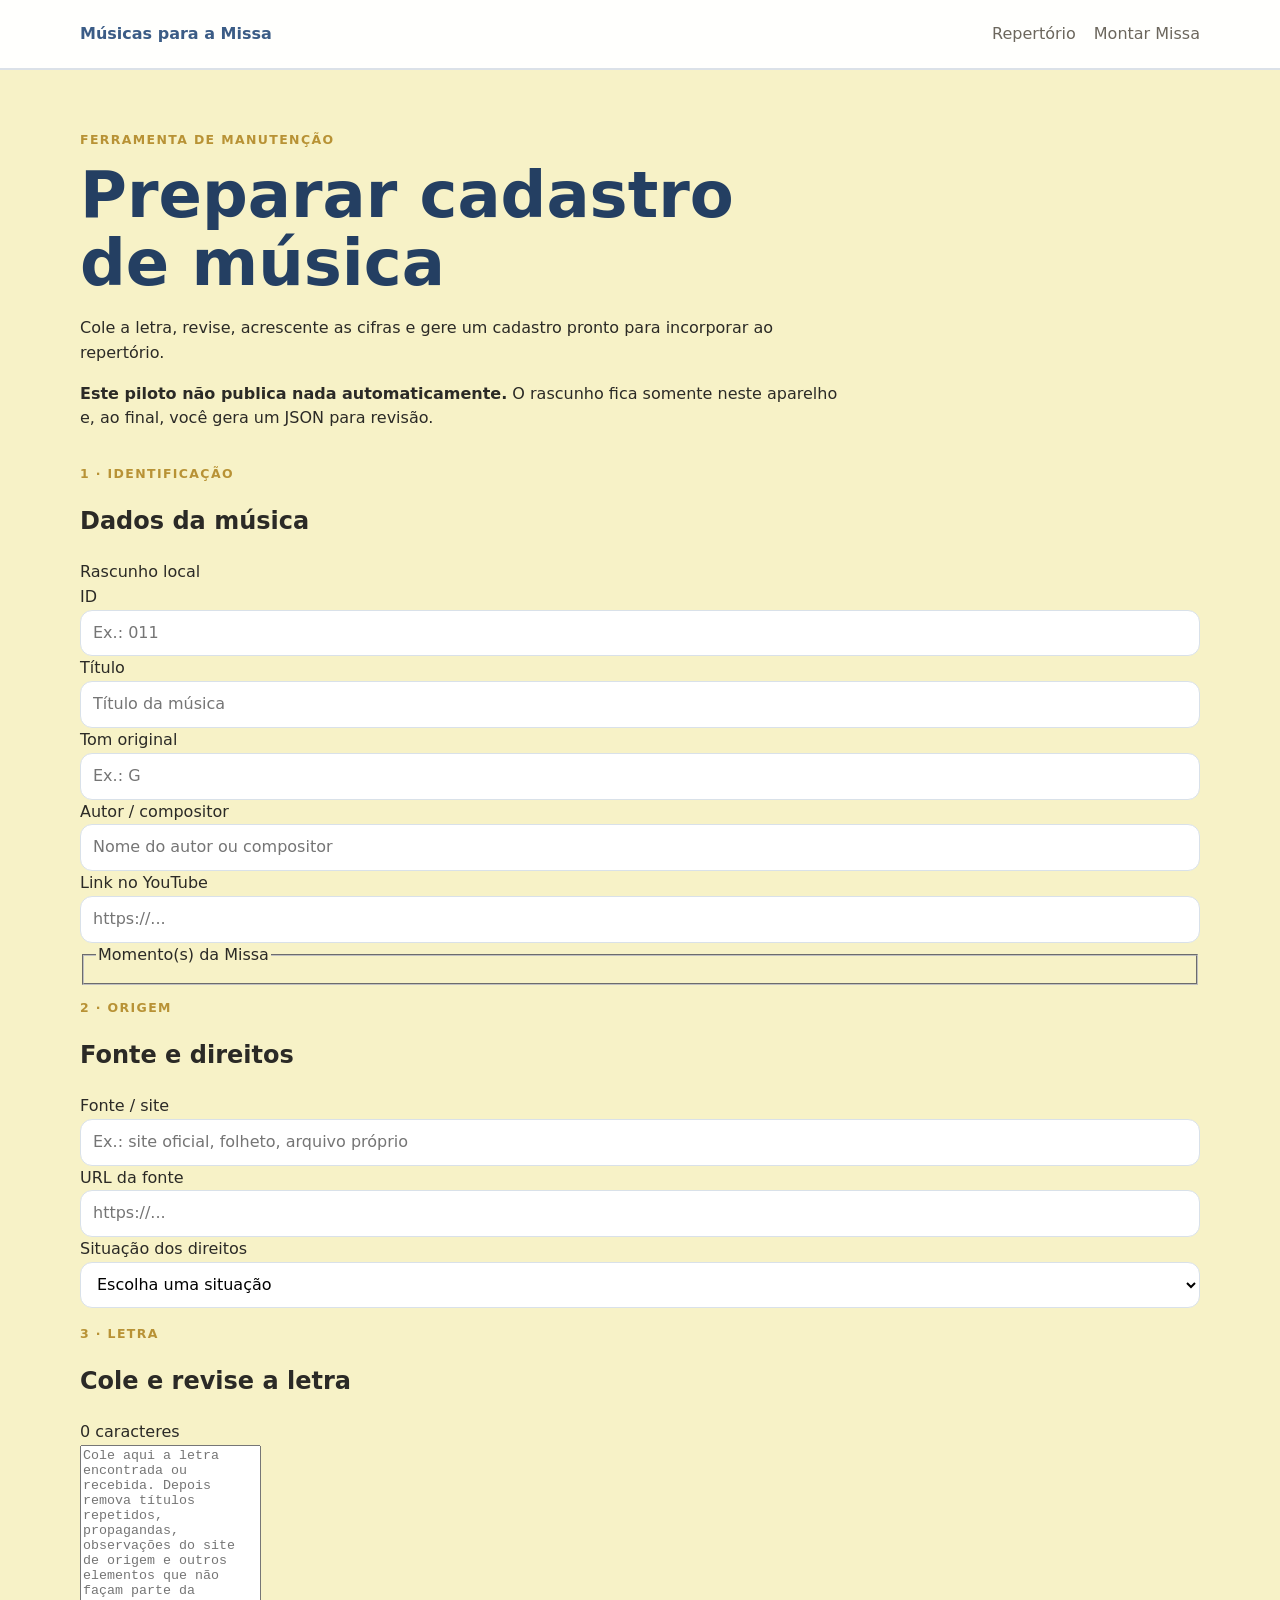
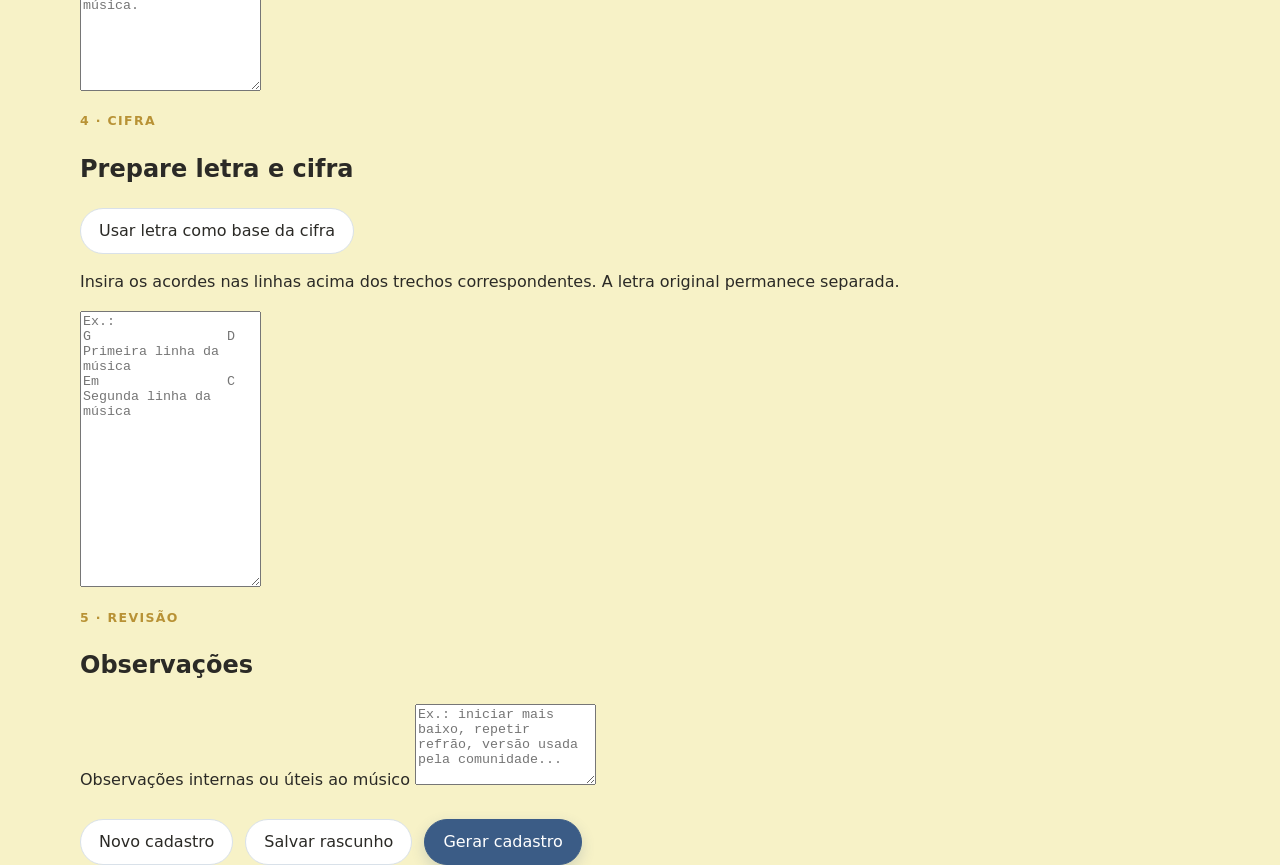
==== cadastro-musica.html @ 23756a57 "feat: criar piloto local de cadastro de musica" ====
<!DOCTYPE html>
<html lang="pt-BR">
<head>
  <meta charset="UTF-8">
  <meta name="viewport" content="width=device-width, initial-scale=1.0">
  <meta name="theme-color" content="#243F62">
  <meta name="description" content="Ferramenta local para preparar cadastros de músicas do repertório.">
  <link rel="manifest" href="manifest.webmanifest">
  <link rel="icon" href="assets/img/icone-app.svg" type="image/svg+xml">
  <title>Cadastro de música — Músicas para a Missa</title>
  <link rel="stylesheet" href="assets/css/style.css">
  <link rel="stylesheet" href="assets/css/tema.css">
  <link rel="stylesheet" href="assets/css/cadastro-musica.css">
</head>
<body>
  <header class="topo">
    <div class="container">
      <a class="marca" href="index.html">Músicas para a Missa</a>
      <nav>
        <a href="repertorio.html">Repertório</a>
        <a href="montar-missa.html">Montar Missa</a>
      </nav>
    </div>
  </header>

  <main class="container cadastro-musica-container">
    <section class="cabecalho-pagina compacto">
      <p class="sobrelinha">Ferramenta de manutenção</p>
      <h1>Preparar cadastro de música</h1>
      <p>Cole a letra, revise, acrescente as cifras e gere um cadastro pronto para incorporar ao repertório.</p>
      <div class="aviso-cadastro" role="note">
        <strong>Este piloto não publica nada automaticamente.</strong>
        <span>O rascunho fica somente neste aparelho e, ao final, você gera um JSON para revisão.</span>
      </div>
    </section>

    <form id="formCadastroMusica" class="cadastro-musica-form" novalidate>
      <section class="cadastro-painel" aria-labelledby="tituloIdentificacaoMusica">
        <div class="cadastro-painel-cabecalho">
          <div>
            <p class="sobrelinha">1 · Identificação</p>
            <h2 id="tituloIdentificacaoMusica">Dados da música</h2>
          </div>
          <span id="statusRascunho" class="cadastro-status" role="status" aria-live="polite">Rascunho local</span>
        </div>

        <div class="cadastro-grade tres-colunas">
          <label>
            <span>ID</span>
            <input id="musicaId" name="id" type="text" inputmode="numeric" maxlength="20" placeholder="Ex.: 011" required>
          </label>

          <label class="campo-largo">
            <span>Título</span>
            <input id="musicaTitulo" name="titulo" type="text" maxlength="120" placeholder="Título da música" required>
          </label>

          <label>
            <span>Tom original</span>
            <input id="musicaTom" name="tom" type="text" maxlength="12" placeholder="Ex.: G">
          </label>
        </div>

        <div class="cadastro-grade duas-colunas">
          <label>
            <span>Autor / compositor</span>
            <input id="musicaAutor" name="autor" type="text" maxlength="160" placeholder="Nome do autor ou compositor">
          </label>

          <label>
            <span>Link no YouTube</span>
            <input id="musicaYoutube" name="youtube" type="url" maxlength="500" placeholder="https://...">
          </label>
        </div>

        <fieldset class="cadastro-momentos">
          <legend>Momento(s) da Missa</legend>
          <div id="momentosCadastro" class="cadastro-momentos-grade"></div>
        </fieldset>
      </section>

      <section class="cadastro-painel" aria-labelledby="tituloFonteDireitos">
        <div class="cadastro-painel-cabecalho">
          <div>
            <p class="sobrelinha">2 · Origem</p>
            <h2 id="tituloFonteDireitos">Fonte e direitos</h2>
          </div>
        </div>

        <div class="cadastro-grade duas-colunas">
          <label>
            <span>Fonte / site</span>
            <input id="musicaFonte" name="fonte" type="text" maxlength="200" placeholder="Ex.: site oficial, folheto, arquivo próprio">
          </label>

          <label>
            <span>URL da fonte</span>
            <input id="musicaFonteUrl" name="fonteUrl" type="url" maxlength="500" placeholder="https://...">
          </label>
        </div>

        <label>
          <span>Situação dos direitos</span>
          <select id="musicaDireitos" name="direitos" required>
            <option value="">Escolha uma situação</option>
            <option value="proprio-autorizado">Conteúdo próprio ou autorizado</option>
            <option value="dominio-publico">Domínio público</option>
            <option value="verificar-autorizacao">Autorização a verificar</option>
            <option value="somente-link">Somente link — não republicar letra/cifra</option>
          </select>
        </label>

        <p id="avisoDireitos" class="cadastro-ajuda" aria-live="polite"></p>
      </section>

      <section class="cadastro-painel" aria-labelledby="tituloLetra">
        <div class="cadastro-painel-cabecalho">
          <div>
            <p class="sobrelinha">3 · Letra</p>
            <h2 id="tituloLetra">Cole e revise a letra</h2>
          </div>
          <span id="contadorLetra" class="cadastro-status">0 caracteres</span>
        </div>

        <label>
          <span class="sr-only">Letra da música</span>
          <textarea id="musicaLetra" name="letra" rows="16" placeholder="Cole aqui a letra encontrada ou recebida. Depois remova títulos repetidos, propagandas, observações do site de origem e outros elementos que não façam parte da música."></textarea>
        </label>
      </section>

      <section class="cadastro-painel" aria-labelledby="tituloCifra">
        <div class="cadastro-painel-cabecalho">
          <div>
            <p class="sobrelinha">4 · Cifra</p>
            <h2 id="tituloCifra">Prepare letra e cifra</h2>
          </div>
          <button id="usarLetraNaCifra" class="botao" type="button">Usar letra como base da cifra</button>
        </div>

        <p class="cadastro-ajuda">Insira os acordes nas linhas acima dos trechos correspondentes. A letra original permanece separada.</p>
        <label>
          <span class="sr-only">Letra com cifra</span>
          <textarea id="musicaCifra" name="cifra" rows="18" class="editor-cifra" spellcheck="false" placeholder="Ex.:&#10;G                 D&#10;Primeira linha da música&#10;Em                C&#10;Segunda linha da música"></textarea>
        </label>
      </section>

      <section class="cadastro-painel" aria-labelledby="tituloObservacoes">
        <div class="cadastro-painel-cabecalho">
          <div>
            <p class="sobrelinha">5 · Revisão</p>
            <h2 id="tituloObservacoes">Observações</h2>
          </div>
        </div>

        <label>
          <span>Observações internas ou úteis ao músico</span>
          <textarea id="musicaObservacoes" name="observacoes" rows="5" maxlength="1000" placeholder="Ex.: iniciar mais baixo, repetir refrão, versão usada pela comunidade..."></textarea>
        </label>
      </section>

      <div class="barra-acoes cadastro-acoes-principais">
        <button id="novoCadastro" class="botao" type="button">Novo cadastro</button>
        <button id="salvarRascunho" class="botao" type="button">Salvar rascunho</button>
        <button id="gerarCadastro" class="botao primario" type="button">Gerar cadastro</button>
      </div>
    </form>

    <section id="resultadoCadastro" class="cadastro-painel resultado-cadastro" aria-labelledby="tituloResultadoCadastro" hidden>
      <div class="cadastro-painel-cabecalho">
        <div>
          <p class="sobrelinha">Resultado</p>
          <h2 id="tituloResultadoCadastro">Cadastro pronto para revisão</h2>
        </div>
      </div>

      <div id="resumoValidacao" class="aviso-cadastro" role="status" aria-live="polite"></div>
      <pre id="saidaJson" class="saida-json" tabindex="0"></pre>

      <div class="barra-acoes">
        <button id="copiarJson" class="botao primario" type="button">Copiar JSON</button>
        <button id="baixarJson" class="botao" type="button">Baixar .json</button>
      </div>
      <p id="statusSaida" class="cadastro-ajuda" role="status" aria-live="polite"></p>
    </section>
  </main>

  <script src="assets/js/site.js"></script>
  <script src="assets/js/cadastro-musica.js"></script>
</body>
</html>
---- assets/css/style.css ----
* { box-sizing: border-box; }

:root {
  --fundo: #f7f5f0;
  --superficie: #ffffff;
  --texto: #202020;
  --texto-suave: #666;
  --borda: #ddd8cf;
  --destaque: #633a2c;
  --destaque-escuro: #48271d;
  --raio: 16px;
  --sombra: 0 8px 24px rgba(0,0,0,.06);
}

body {
  margin: 0;
  font-family: system-ui, -apple-system, BlinkMacSystemFont, "Segoe UI", sans-serif;
  background: var(--fundo);
  color: var(--texto);
  line-height: 1.55;
}

a { color: inherit; }
button, input, select { font: inherit; }

.container {
  width: min(1120px, calc(100% - 32px));
  margin: 0 auto;
}

.topo {
  background: rgba(255,255,255,.94);
  border-bottom: 1px solid var(--borda);
  position: sticky;
  top: 0;
  z-index: 10;
}

.topo .container {
  min-height: 68px;
  display: flex;
  align-items: center;
  justify-content: space-between;
  gap: 24px;
}

.marca {
  font-weight: 800;
  text-decoration: none;
}

nav {
  display: flex;
  gap: 18px;
  flex-wrap: wrap;
}

nav a {
  text-decoration: none;
  color: var(--texto-suave);
}

nav a:hover, nav a.ativo { color: var(--destaque); }

.hero {
  padding: 80px 0 56px;
  max-width: 800px;
}

.hero h1,
.cabecalho-pagina h1 {
  font-size: clamp(2rem, 5vw, 4rem);
  line-height: 1.06;
  margin: 8px 0 18px;
}

.hero p {
  font-size: 1.15rem;
  max-width: 720px;
}

.sobrelinha {
  text-transform: uppercase;
  letter-spacing: .11em;
  font-size: .78rem;
  font-weight: 800;
  color: var(--destaque);
}

.acoes, .barra-acoes {
  display: flex;
  gap: 12px;
  flex-wrap: wrap;
  margin-top: 26px;
}

.botao {
  display: inline-flex;
  align-items: center;
  justify-content: center;
  min-height: 44px;
  padding: 10px 18px;
  border: 1px solid var(--borda);
  border-radius: 999px;
  background: var(--superficie);
  text-decoration: none;
  cursor: pointer;
  color: var(--texto);
}

.botao:hover { border-color: var(--destaque); }

.botao.primario {
  background: var(--destaque);
  color: #fff;
  border-color: var(--destaque);
}

.botao.primario:hover { background: var(--destaque-escuro); }

.grade-categorias,
.grade-musicas {
  display: grid;
  grid-template-columns: repeat(auto-fit, minmax(220px, 1fr));
  gap: 16px;
}

.categoria,
.card-musica,
.momento-card,
.musica-detalhe,
.roteiro-item {
  background: var(--superficie);
  border: 1px solid var(--borda);
  border-radius: var(--raio);
  box-shadow: var(--sombra);
}

.categoria {
  padding: 18px;
  text-decoration: none;
}

.categoria:hover { border-color: var(--destaque); }

.cabecalho-pagina { padding: 48px 0 20px; }

.filtros {
  display: grid;
  grid-template-columns: 2fr 1fr;
  gap: 16px;
  margin-bottom: 18px;
}

.filtros label { display: grid; gap: 6px; }
.filtros span { font-size: .9rem; font-weight: 700; }

input, select {
  width: 100%;
  min-height: 46px;
  border: 1px solid var(--borda);
  background: #fff;
  border-radius: 12px;
  padding: 10px 12px;
}

.contador { color: var(--texto-suave); }

.card-musica { padding: 18px; }

.card-musica h2 {
  font-size: 1.18rem;
  margin: 0 0 6px;
}

.meta {
  color: var(--texto-suave);
  font-size: .94rem;
}

.tags {
  display: flex;
  flex-wrap: wrap;
  gap: 8px;
  margin: 14px 0;
}

.tag {
  background: #f0ece6;
  border-radius: 999px;
  padding: 5px 10px;
  font-size: .82rem;
}

.voltar {
  display: inline-block;
  margin: 34px 0 18px;
  color: var(--destaque);
}

.musica-detalhe { padding: 28px; }

.musica-detalhe h1 {
  margin-top: 0;
  font-size: clamp(2rem, 5vw, 3.2rem);
}

.bloco-musica {
  margin-top: 28px;
  border-top: 1px solid var(--borda);
  padding-top: 22px;
}

.texto-musica {
  white-space: pre-wrap;
  font-family: ui-monospace, SFMono-Regular, Menlo, Consolas, monospace;
  font-size: 1rem;
  line-height: 1.7;
  overflow-x: auto;
}

.lista-momentos {
  display: grid;
  gap: 14px;
}

.momento-card {
  padding: 18px;
  display: grid;
  grid-template-columns: 220px 1fr;
  gap: 18px;
  align-items: center;
}

.momento-card h2 {
  font-size: 1rem;
  margin: 0;
}

.roteiro {
  display: grid;
  gap: 14px;
}

.roteiro-item { padding: 18px; }

.roteiro-item h2 {
  margin: 2px 0 6px;
  font-size: 1.2rem;
}

.roteiro-item a {
  color: var(--destaque);
  font-weight: 700;
}

.rodape {
  margin-top: 70px;
  border-top: 1px solid var(--borda);
  padding: 26px 0;
  color: var(--texto-suave);
}

.oculto { display: none !important; }

.celebracao {
  position: fixed;
  inset: 0;
  background: #111;
  color: #fff;
  z-index: 100;
  display: grid;
  grid-template-rows: auto 1fr auto;
}

.fechar-celebracao {
  justify-self: end;
  margin: 18px;
  background: transparent;
  color: #fff;
  border: 1px solid #555;
  border-radius: 999px;
  padding: 8px 14px;
}

.celebracao-conteudo {
  width: min(1000px, calc(100% - 36px));
  margin: 0 auto;
  overflow: auto;
}

.celebracao-conteudo h1 {
  font-size: clamp(2rem, 6vw, 4.5rem);
  margin: 8px 0 24px;
}

.texto-celebracao {
  white-space: pre-wrap;
  font-family: ui-monospace, SFMono-Regular, Menlo, Consolas, monospace;
  font-size: clamp(1.15rem, 3vw, 2rem);
  line-height: 1.65;
}

.celebracao-nav {
  min-height: 74px;
  display: grid;
  grid-template-columns: 1fr auto 1fr;
  align-items: center;
  border-top: 1px solid #333;
  gap: 12px;
  padding: 12px 18px;
}

.celebracao-nav button {
  min-height: 48px;
  border: 1px solid #555;
  background: #222;
  color: #fff;
  border-radius: 12px;
}

.celebracao-nav button:last-child { justify-self: stretch; }

@media (max-width: 700px) {
  .topo .container {
    align-items: flex-start;
    flex-direction: column;
    padding: 14px 0;
  }

  .hero { padding-top: 44px; }

  .filtros { grid-template-columns: 1fr; }

  .momento-card {
    grid-template-columns: 1fr;
    gap: 8px;
  }

  .barra-acoes .botao {
    flex: 1 1 180px;
  }

  .musica-detalhe { padding: 20px; }
}

:root {
  --fundo: #f6f4ef;
  --superficie: #ffffff;
  --texto: #23211f;
  --texto-suave: #6d6963;
  --borda: #ded9d0;
  --destaque: #6e2636;
  --destaque-escuro: #521a27;
  --destaque-claro: #f3e9ec;
}

.sr-only {
  position: absolute;
  width: 1px;
  height: 1px;
  padding: 0;
  margin: -1px;
  overflow: hidden;
  clip: rect(0,0,0,0);
  white-space: nowrap;
  border: 0;
}

.hero { max-width: 860px; }
.hero h1 { letter-spacing: -0.03em; }

.atalhos-home {
  display: grid;
  grid-template-columns: repeat(2, minmax(0,1fr));
  gap: 16px;
  margin: 8px 0 56px;
}

.atalho-principal {
  background: var(--superficie);
  border: 1px solid var(--borda);
  border-radius: 18px;
  padding: 24px;
  text-decoration: none;
  display: grid;
  gap: 6px;
  box-shadow: var(--sombra);
  transition: transform .15s ease, border-color .15s ease;
}

.atalho-principal:hover {
  transform: translateY(-2px);
  border-color: var(--destaque);
}

.atalho-titulo { font-size: 1.15rem; font-weight: 800; }
.atalho-texto { color: var(--texto-suave); }
.acesso-momentos { margin-bottom: 64px; }
.secao-titulo h2 { margin-top: 4px; }

.grade-categorias.compacta {
  grid-template-columns: repeat(auto-fit, minmax(160px, 1fr));
}

.grade-categorias.compacta .categoria {
  box-shadow: none;
  padding: 14px 16px;
}

.cabecalho-pagina.compacto { max-width: 760px; }
.painel-repertorio { margin: 12px 0 20px; }

.campo-pesquisa input {
  min-height: 54px;
  font-size: 1.05rem;
  padding: 0 18px;
  border-radius: 16px;
  box-shadow: 0 4px 16px rgba(0,0,0,.04);
}

.campo-pesquisa input:focus {
  outline: 3px solid rgba(110, 38, 54, .12);
  border-color: var(--destaque);
}

.filtros-rapidos {
  display: flex;
  gap: 8px;
  overflow-x: auto;
  padding: 14px 0 4px;
  scrollbar-width: thin;
}

.filtro-chip {
  flex: 0 0 auto;
  border: 1px solid var(--borda);
  background: var(--superficie);
  color: var(--texto);
  border-radius: 999px;
  padding: 8px 13px;
  cursor: pointer;
}

.filtro-chip:hover,
.filtro-chip.ativo {
  border-color: var(--destaque);
  background: var(--destaque-claro);
  color: var(--destaque-escuro);
}

.lista-musicas {
  background: var(--superficie);
  border: 1px solid var(--borda);
  border-radius: 18px;
  overflow: hidden;
  margin-bottom: 64px;
}

.linha-musica {
  min-height: 78px;
  display: grid;
  grid-template-columns: minmax(230px, 2fr) minmax(180px, 1fr) 90px 24px;
  align-items: center;
  gap: 18px;
  padding: 14px 18px;
  text-decoration: none;
  border-bottom: 1px solid var(--borda);
  transition: background .15s ease;
}

.linha-musica:last-child { border-bottom: 0; }
.linha-musica:hover { background: #faf8f4; }

.linha-musica-principal {
  display: grid;
  gap: 2px;
  min-width: 0;
}

.linha-musica-titulo {
  font-size: 1rem;
  white-space: nowrap;
  overflow: hidden;
  text-overflow: ellipsis;
}

.linha-musica-autor,
.linha-musica-momentos,
.linha-musica-tom {
  color: var(--texto-suave);
  font-size: .9rem;
}

.linha-musica-momentos { min-width: 0; }
.linha-musica-tom { text-align: right; white-space: nowrap; }
.linha-musica-seta { color: var(--destaque); font-size: 1.5rem; text-align: right; }

.estado-vazio {
  padding: 36px 20px;
  text-align: center;
  color: var(--texto-suave);
}

@media (max-width: 780px) {
  .atalhos-home { grid-template-columns: 1fr; }

  .linha-musica {
    grid-template-columns: 1fr auto;
    gap: 4px 12px;
    padding: 14px 16px;
  }

  .linha-musica-principal { grid-column: 1; grid-row: 1; }
  .linha-musica-momentos { grid-column: 1; grid-row: 2; }
  .linha-musica-tom { grid-column: 2; grid-row: 1; align-self: start; }
  .linha-musica-seta { grid-column: 2; grid-row: 2; }
}

@media (max-width: 520px) {
  .hero h1 { font-size: 2.35rem; }
  .hero p { font-size: 1rem; }
  .grade-categorias.compacta { grid-template-columns: repeat(2, minmax(0, 1fr)); }
  .linha-musica-titulo { white-space: normal; }
}
---- assets/css/tema.css ----
:root {
  --fundo: #F7F2C7;
  --superficie: #FFFFFF;
  --texto: #2B2A26;
  --texto-suave: #6C675D;
  --borda: #D9E1E9;
  --destaque: #3B5C86;
  --destaque-escuro: #243F62;
  --destaque-claro: #E8EEF5;
  --dourado: #B89235;
  --bege: #E9DFA0;
  --creme-claro: #FCFAE4;
  --amarelo-medio: #F2E9B0;
  --amarelo-apoio: #DECF72;
}

body {
  background: var(--fundo);
  color: var(--texto);
}

.topo {
  background: rgba(255,255,255,.97);
  border-bottom: 2px solid rgba(59,92,134,.18);
}

.marca { color: var(--destaque); }

nav a.ativo {
  color: var(--destaque);
  font-weight: 700;
  border-bottom: 2px solid var(--destaque);
}

nav a:hover { color: var(--destaque); }

.hero {
  margin-top: 30px;
  padding: 52px 34px;
  border-radius: 22px;
  background: linear-gradient(135deg, var(--creme-claro), rgba(255,255,255,.92));
  border-left: 5px solid var(--destaque);
}

.hero h1,
.cabecalho-pagina h1,
.secao-titulo h2,
.musica-detalhe h1 {
  color: var(--destaque-escuro);
}

.sobrelinha { color: var(--dourado); }

.botao { background: #fff; }

.botao.primario {
  background: var(--destaque);
  border-color: var(--destaque);
  color: #fff;
  box-shadow: 0 5px 14px rgba(59,92,134,.20);
}

.botao.primario:hover { background: var(--destaque-escuro); }

.atalho-principal,
.categoria,
.card-musica,
.momento-card,
.musica-detalhe,
.roteiro-item,
.lista-musicas {
  background: #fff;
  border-color: var(--borda);
  box-shadow: 0 8px 22px rgba(59,92,134,.08);
}

.atalho-principal { border-top: 4px solid var(--destaque); }

.atalho-titulo,
.card-musica h2,
.momento-card h2,
.roteiro-item h2,
.linha-musica-titulo {
  color: var(--destaque-escuro);
}

.categoria { border-left: 3px solid rgba(59,92,134,.62); }

.atalho-principal:hover,
.categoria:hover,
.card-musica:hover,
.momento-card:hover,
.roteiro-item:hover {
  border-color: rgba(59,92,134,.48);
  box-shadow: 0 12px 30px rgba(59,92,134,.13);
}

input,
select,
.campo-pesquisa input {
  background: #fff;
  border-color: var(--borda);
}

.campo-pesquisa input:focus,
input:focus,
select:focus {
  outline: 3px solid rgba(59,92,134,.14);
  border-color: var(--destaque);
}

.filtro-chip {
  background: #fff;
  border-color: var(--borda);
}

.filtro-chip:hover {
  border-color: var(--destaque);
  background: var(--destaque-claro);
  color: var(--destaque-escuro);
}

.filtro-chip.ativo {
  background: var(--destaque);
  color: #fff;
  border-color: var(--destaque);
  box-shadow: 0 4px 10px rgba(59,92,134,.18);
}

.linha-musica { background: #fff; }
.linha-musica:hover { background: var(--destaque-claro); }

.linha-musica-seta,
.roteiro-item a,
.voltar { color: var(--destaque); }

.tag {
  background: var(--destaque-claro);
  color: var(--destaque-escuro);
  border: 1px solid rgba(59,92,134,.12);
}

.bloco-musica { border-top-color: var(--bege); }

.rodape {
  background: var(--destaque-escuro);
  color: #fff;
  border-top: 4px solid var(--dourado);
  margin-top: 70px;
}

.rodape .container {
  padding-top: 3px;
  padding-bottom: 3px;
}

/* Controles de leitura da página da música */
.musica-detalhe { --tamanho-musica: 1rem; }

.controles-musica {
  display: flex;
  align-items: center;
  justify-content: space-between;
  gap: 14px;
  flex-wrap: wrap;
  margin: 24px 0 8px;
  padding: 12px;
  background: var(--creme-claro);
  border: 1px solid var(--bege);
  border-radius: 14px;
}

.controle-segmentado,
.controle-fonte {
  display: flex;
  align-items: center;
  gap: 6px;
}

.controle-segmentado button,
.controle-fonte button {
  min-height: 40px;
  border: 1px solid var(--borda);
  border-radius: 999px;
  background: #fff;
  color: var(--destaque-escuro);
  padding: 8px 13px;
  cursor: pointer;
}

.controle-segmentado button.ativo {
  background: var(--destaque);
  border-color: var(--destaque);
  color: #fff;
}

.controle-fonte button {
  min-width: 42px;
  padding-inline: 10px;
  font-weight: 700;
}

.texto-musica { font-size: var(--tamanho-musica); }
.bloco-musica.oculto-modo { display: none; }

/* Dados da celebração */
.dados-celebracao {
  margin: 0 0 18px;
  padding: 20px;
  background: #fff;
  border: 1px solid var(--borda);
  border-radius: 18px;
  box-shadow: 0 8px 22px rgba(59,92,134,.08);
}

.dados-celebracao-cabecalho {
  display: flex;
  align-items: flex-start;
  justify-content: space-between;
  gap: 16px;
  margin-bottom: 16px;
}

.dados-celebracao-cabecalho h2 {
  margin: 2px 0 0;
  color: var(--destaque-escuro);
  font-size: 1.2rem;
}

.dados-celebracao-cabecalho > span {
  padding: 4px 9px;
  border-radius: 999px;
  background: var(--creme-claro);
  border: 1px solid var(--bege);
  color: var(--texto-suave);
  font-size: .78rem;
  font-weight: 700;
}

.dados-celebracao-campos {
  display: grid;
  grid-template-columns: minmax(220px, 2fr) minmax(150px, 1fr) minmax(130px, .8fr);
  gap: 12px;
}

.dados-celebracao-campos label {
  display: grid;
  gap: 6px;
}

.dados-celebracao-campos label > span {
  color: var(--texto-suave);
  font-size: .86rem;
  font-weight: 700;
}

.identificacao-roteiro {
  width: fit-content;
  max-width: 100%;
  margin: 8px 0 16px;
  padding: 9px 12px;
  border: 1px solid var(--bege);
  border-radius: 12px;
  background: var(--creme-claro);
  color: var(--destaque-escuro);
  font-weight: 700;
}

/* Montagem da Missa */
.resumo-montagem {
  display: flex;
  align-items: center;
  justify-content: space-between;
  gap: 16px;
  flex-wrap: wrap;
  margin: 0 0 18px;
  padding: 14px 16px;
  background: var(--creme-claro);
  border: 1px solid var(--bege);
  border-radius: 14px;
  color: var(--texto-suave);
}

.resumo-montagem strong {
  color: var(--destaque-escuro);
  font-size: 1rem;
}

.momento-card {
  transition: border-color .15s ease, box-shadow .15s ease, transform .15s ease;
}

.momento-card.preenchido {
  border-color: rgba(59,92,134,.38);
  box-shadow: 0 10px 24px rgba(59,92,134,.11);
}

.momento-info {
  display: grid;
  gap: 6px;
}

.momento-status {
  width: fit-content;
  padding: 4px 9px;
  border-radius: 999px;
  background: var(--creme-claro);
  color: var(--texto-suave);
  font-size: .78rem;
  font-weight: 700;
}

.momento-card.preenchido .momento-status {
  background: var(--destaque-claro);
  color: var(--destaque-escuro);
}

.momento-escolha {
  display: grid;
  gap: 6px;
}

.momento-meta {
  margin: 0;
  color: var(--texto-suave);
  font-size: .86rem;
}

/* Roteiro */
.resumo-roteiro {
  color: var(--destaque-escuro);
  font-weight: 700;
}

.roteiro-item {
  display: grid;
  grid-template-columns: 54px 1fr;
  gap: 16px;
  align-items: start;
}

.roteiro-numero {
  display: grid;
  place-items: center;
  width: 44px;
  height: 44px;
  border-radius: 14px;
  background: var(--creme-claro);
  border: 1px solid var(--bege);
  color: var(--destaque-escuro);
  font-size: .82rem;
  font-weight: 800;
}

.roteiro-conteudo h2 { margin-top: 2px; }
.roteiro-conteudo .meta { margin-bottom: 8px; }
.roteiro-vazio a { color: var(--destaque); font-weight: 700; }

/* Modo celebração */
body.modo-celebracao-aberto { overflow: hidden; }

.celebracao {
  --tamanho-celebracao: 1.25rem;
  background: #0E1723;
}

.celebracao-topo {
  display: flex;
  align-items: center;
  justify-content: space-between;
  gap: 12px;
  flex-wrap: wrap;
  padding: 12px 18px;
  border-bottom: 1px solid #263444;
}

.celebracao .fechar-celebracao {
  margin: 0;
  justify-self: auto;
}

.celebracao-controles {
  display: flex;
  align-items: center;
  gap: 10px;
  flex-wrap: wrap;
}

.celebracao .controle-segmentado button,
.celebracao .controle-fonte button {
  min-height: 38px;
  border-color: #3D4B5C;
  background: #182432;
  color: #F6F7F8;
}

.celebracao .controle-segmentado button.ativo {
  background: var(--destaque);
  border-color: #6E88A7;
  color: #fff;
}

.celebracao .controle-segmentado button:disabled,
.celebracao .controle-fonte button:disabled,
.celebracao-nav button:disabled {
  opacity: .38;
  cursor: not-allowed;
}

.celebracao-conteudo {
  padding-bottom: 28px;
}

.celebracao-identificacao {
  margin: 0 0 14px;
  color: #D2DAE3;
  font-size: .9rem;
  font-weight: 700;
}

.celebracao-meta {
  margin: -14px 0 22px;
  color: #AEB9C6;
}

.texto-celebracao {
  font-size: var(--tamanho-celebracao);
  line-height: 1.7;
}

.celebracao-nav {
  background: #0B121B;
}

.celebracao-nav button {
  transition: background .15s ease, border-color .15s ease;
}

.celebracao-nav button:not(:disabled):hover {
  background: #2A3A4B;
  border-color: #61758C;
}

:focus-visible {
  outline: 3px solid rgba(59,92,134,.34);
  outline-offset: 3px;
}

@media (max-width: 700px) {
  .hero {
    margin-top: 18px;
    padding: 34px 22px;
    border-left-width: 4px;
  }

  .controles-musica {
    align-items: stretch;
  }

  .controle-segmentado {
    width: 100%;
  }

  .controle-segmentado button {
    flex: 1;
  }

  .dados-celebracao-campos {
    grid-template-columns: 1fr;
  }

  .resumo-montagem {
    align-items: flex-start;
  }

  .roteiro-item {
    grid-template-columns: 42px 1fr;
    gap: 12px;
  }

  .roteiro-numero {
    width: 38px;
    height: 38px;
    border-radius: 12px;
  }

  .celebracao-topo {
    align-items: stretch;
  }

  .celebracao-controles {
    width: 100%;
  }

  .controle-celebracao-modo {
    flex: 1 1 100%;
  }

  .controle-celebracao-modo button {
    flex: 1;
  }

  .controle-celebracao-fonte {
    margin-left: auto;
  }
}
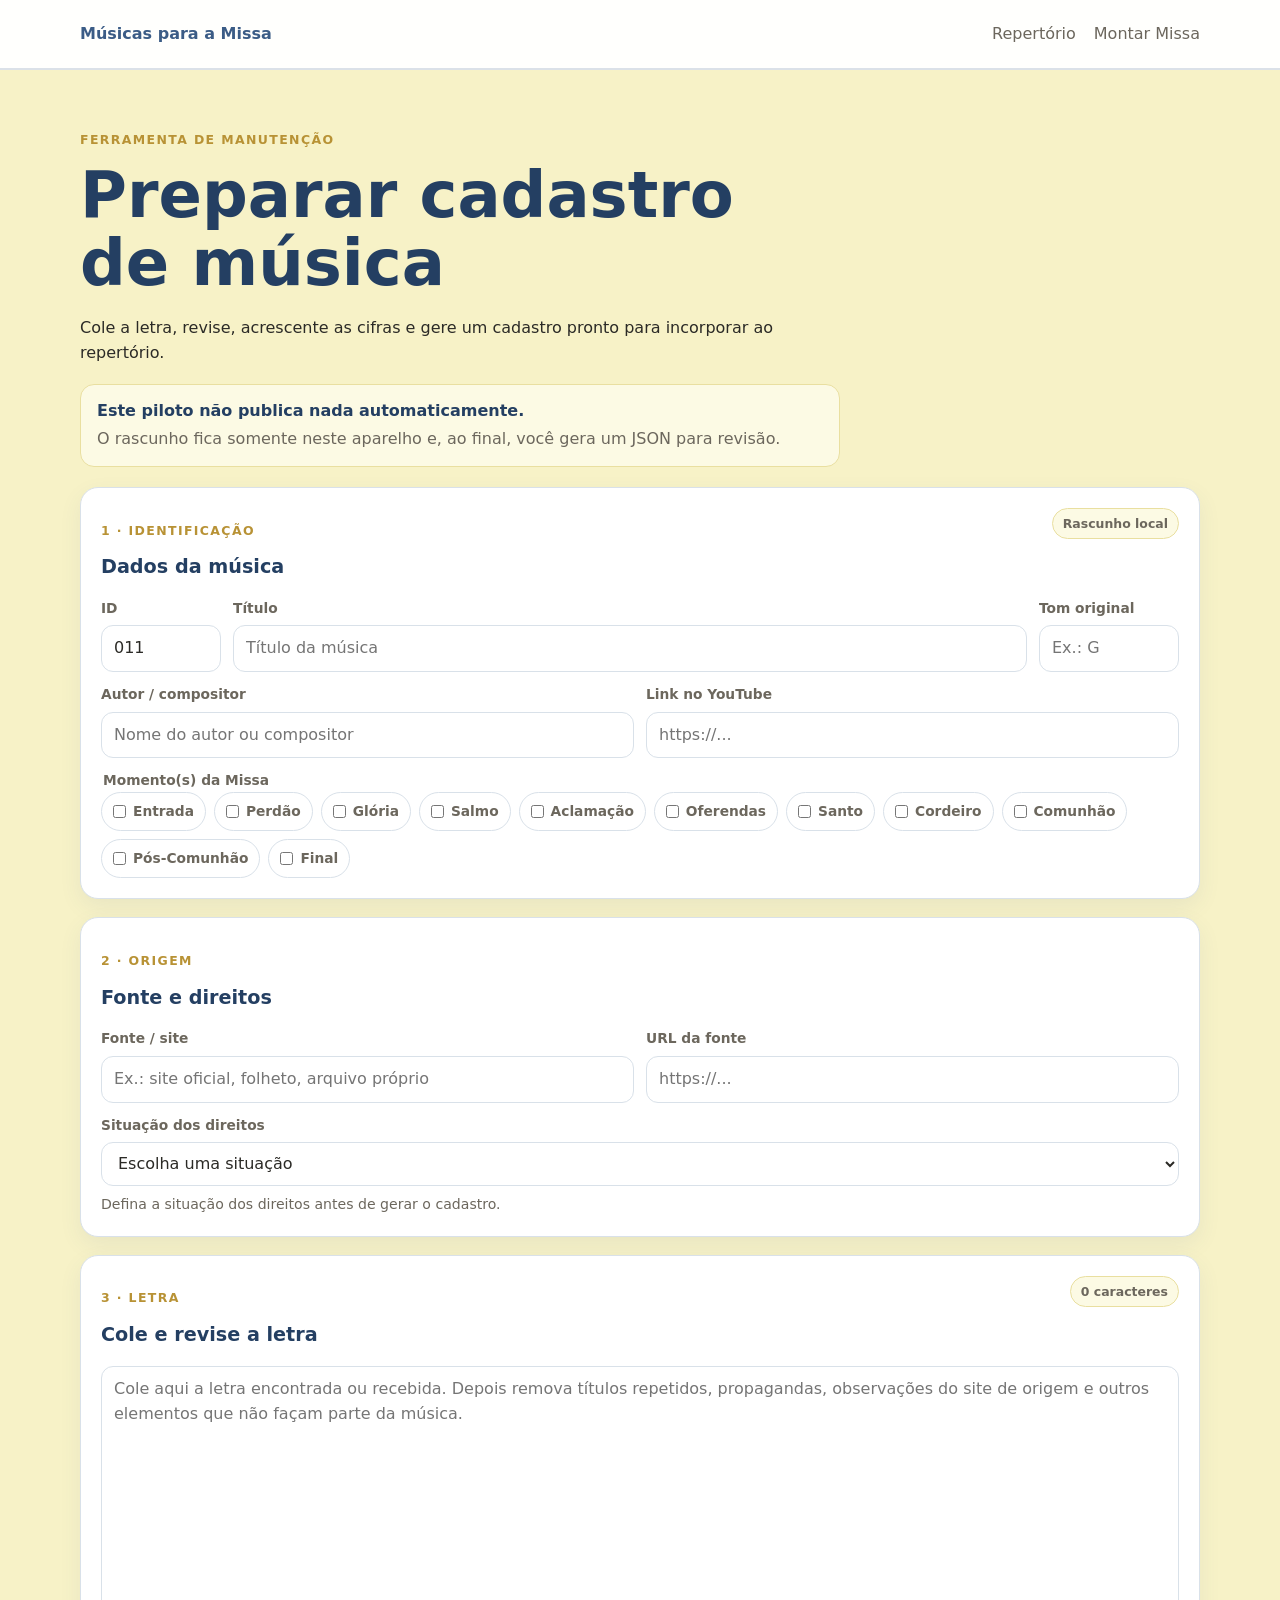
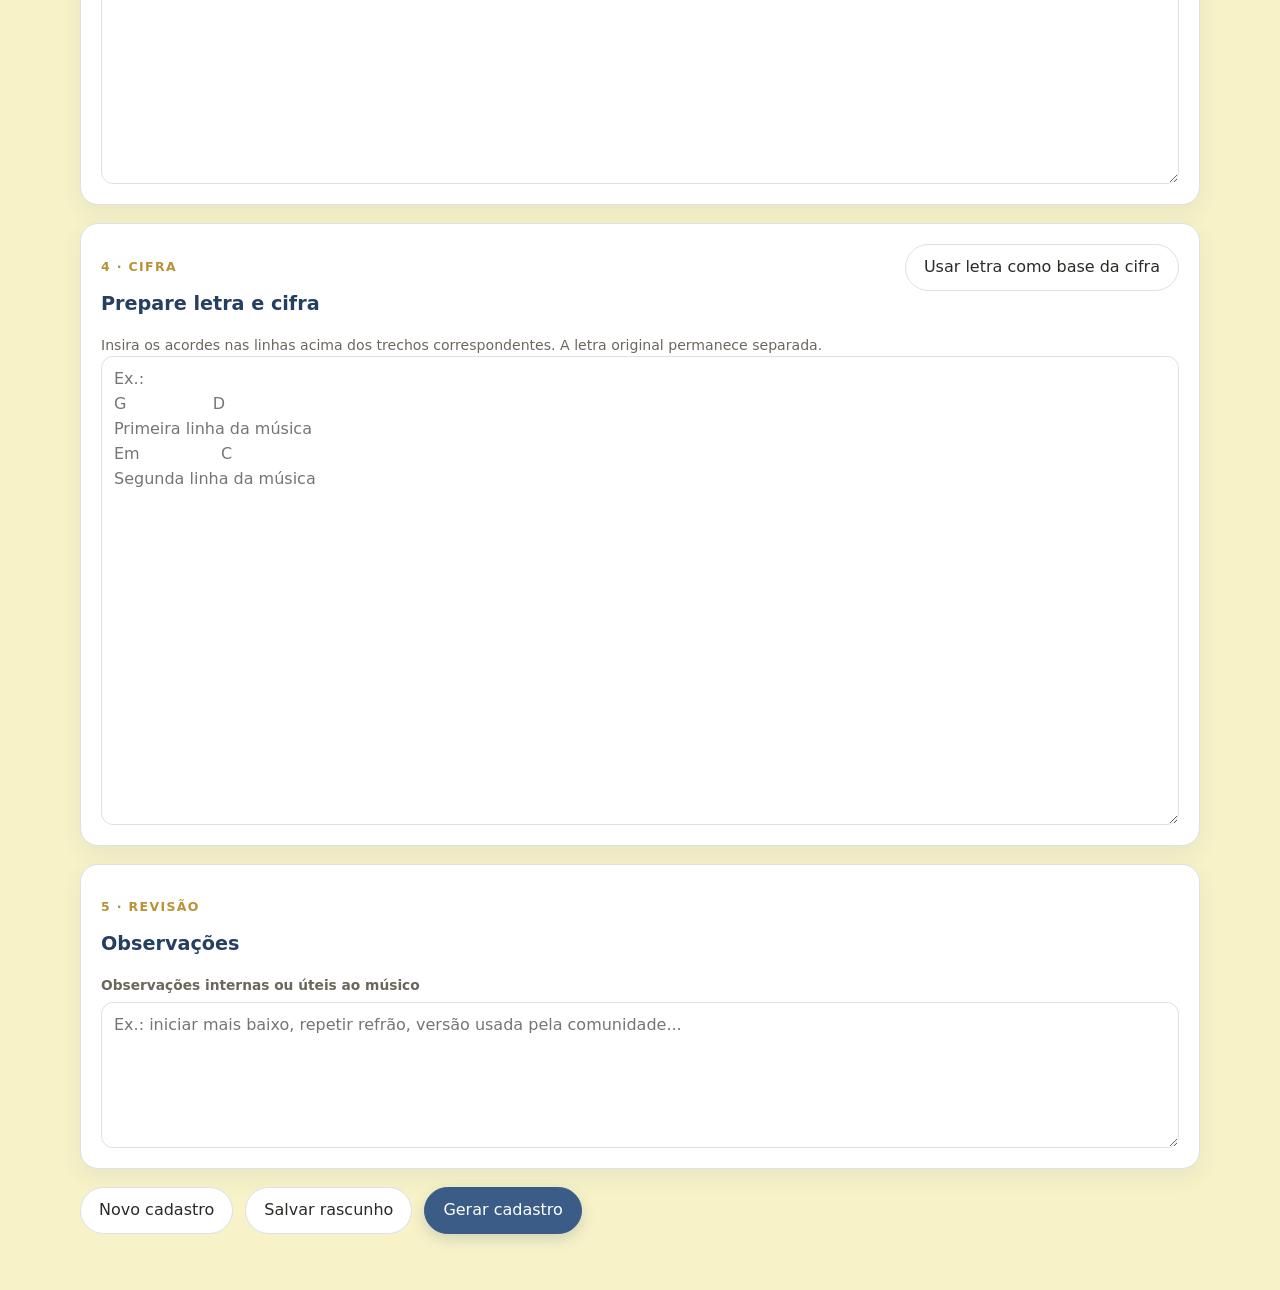
==== commit 02fd131a: "chore: evitar indexacao da ferramenta de cadastro" ====
--- a/cadastro-musica.html
+++ b/cadastro-musica.html
@@ -5,6 +5,7 @@
   <meta name="viewport" content="width=device-width, initial-scale=1.0">
   <meta name="theme-color" content="#243F62">
   <meta name="description" content="Ferramenta local para preparar cadastros de músicas do repertório.">
+  <meta name="robots" content="noindex,nofollow">
   <link rel="manifest" href="manifest.webmanifest">
   <link rel="icon" href="assets/img/icone-app.svg" type="image/svg+xml">
   <title>Cadastro de música — Músicas para a Missa</title>
--- a/assets/css/cadastro-musica.css
+++ b/assets/css/cadastro-musica.css
@@ -0,0 +1,194 @@
+.cadastro-musica-container {
+  padding-bottom: 56px;
+}
+
+.aviso-cadastro {
+  display: grid;
+  gap: 4px;
+  margin-top: 18px;
+  padding: 14px 16px;
+  border: 1px solid var(--bege);
+  border-radius: 14px;
+  background: var(--creme-claro);
+  color: var(--texto-suave);
+}
+
+.aviso-cadastro strong {
+  color: var(--destaque-escuro);
+}
+
+.cadastro-musica-form {
+  display: grid;
+  gap: 18px;
+}
+
+.cadastro-painel {
+  padding: 20px;
+  border: 1px solid var(--borda);
+  border-radius: 18px;
+  background: #fff;
+  box-shadow: 0 8px 22px rgba(59,92,134,.08);
+}
+
+.cadastro-painel-cabecalho {
+  display: flex;
+  align-items: flex-start;
+  justify-content: space-between;
+  gap: 16px;
+  margin-bottom: 16px;
+}
+
+.cadastro-painel-cabecalho h2 {
+  margin: 2px 0 0;
+  color: var(--destaque-escuro);
+  font-size: 1.2rem;
+}
+
+.cadastro-status {
+  flex: 0 0 auto;
+  padding: 5px 10px;
+  border: 1px solid var(--bege);
+  border-radius: 999px;
+  background: var(--creme-claro);
+  color: var(--texto-suave);
+  font-size: .78rem;
+  font-weight: 700;
+}
+
+.cadastro-grade {
+  display: grid;
+  gap: 12px;
+  margin-bottom: 12px;
+}
+
+.cadastro-grade.duas-colunas {
+  grid-template-columns: repeat(2, minmax(0, 1fr));
+}
+
+.cadastro-grade.tres-colunas {
+  grid-template-columns: 120px minmax(0, 2fr) 140px;
+}
+
+.cadastro-painel label,
+.cadastro-momentos {
+  display: grid;
+  gap: 6px;
+}
+
+.cadastro-painel label > span,
+.cadastro-momentos legend {
+  color: var(--texto-suave);
+  font-size: .86rem;
+  font-weight: 700;
+}
+
+.cadastro-painel input,
+.cadastro-painel select,
+.cadastro-painel textarea {
+  width: 100%;
+  min-height: 44px;
+  padding: 10px 12px;
+  border: 1px solid var(--borda);
+  border-radius: 12px;
+  background: #fff;
+  color: var(--texto);
+  font: inherit;
+}
+
+.cadastro-painel textarea {
+  resize: vertical;
+  line-height: 1.55;
+}
+
+.cadastro-painel input:focus,
+.cadastro-painel select:focus,
+.cadastro-painel textarea:focus {
+  outline: 3px solid rgba(59,92,134,.14);
+  border-color: var(--destaque);
+}
+
+.cadastro-momentos {
+  margin: 8px 0 0;
+  padding: 0;
+  border: 0;
+}
+
+.cadastro-momentos-grade {
+  display: flex;
+  flex-wrap: wrap;
+  gap: 8px;
+}
+
+.cadastro-momento-opcao {
+  display: inline-flex !important;
+  align-items: center;
+  gap: 7px !important;
+  width: auto;
+  padding: 8px 11px;
+  border: 1px solid var(--borda);
+  border-radius: 999px;
+  background: #fff;
+  cursor: pointer;
+}
+
+.cadastro-momento-opcao input {
+  width: auto;
+  min-height: auto;
+  margin: 0;
+}
+
+.cadastro-momento-opcao:has(input:checked) {
+  border-color: var(--destaque);
+  background: var(--destaque-claro);
+  color: var(--destaque-escuro);
+}
+
+.cadastro-ajuda {
+  margin: 8px 0 0;
+  color: var(--texto-suave);
+  font-size: .88rem;
+}
+
+.editor-cifra,
+.saida-json {
+  font-family: ui-monospace, SFMono-Regular, Consolas, "Liberation Mono", monospace;
+}
+
+.cadastro-acoes-principais {
+  margin-top: 0;
+}
+
+.resultado-cadastro {
+  margin-top: 22px;
+}
+
+.saida-json {
+  max-height: 520px;
+  overflow: auto;
+  margin: 16px 0;
+  padding: 16px;
+  border: 1px solid var(--borda);
+  border-radius: 14px;
+  background: #111923;
+  color: #F2F4F7;
+  white-space: pre-wrap;
+  word-break: break-word;
+  line-height: 1.55;
+}
+
+@media (max-width: 760px) {
+  .cadastro-grade.duas-colunas,
+  .cadastro-grade.tres-colunas {
+    grid-template-columns: 1fr;
+  }
+
+  .cadastro-painel-cabecalho {
+    align-items: stretch;
+    flex-direction: column;
+  }
+
+  .cadastro-painel-cabecalho .botao,
+  .cadastro-status {
+    align-self: flex-start;
+  }
+}
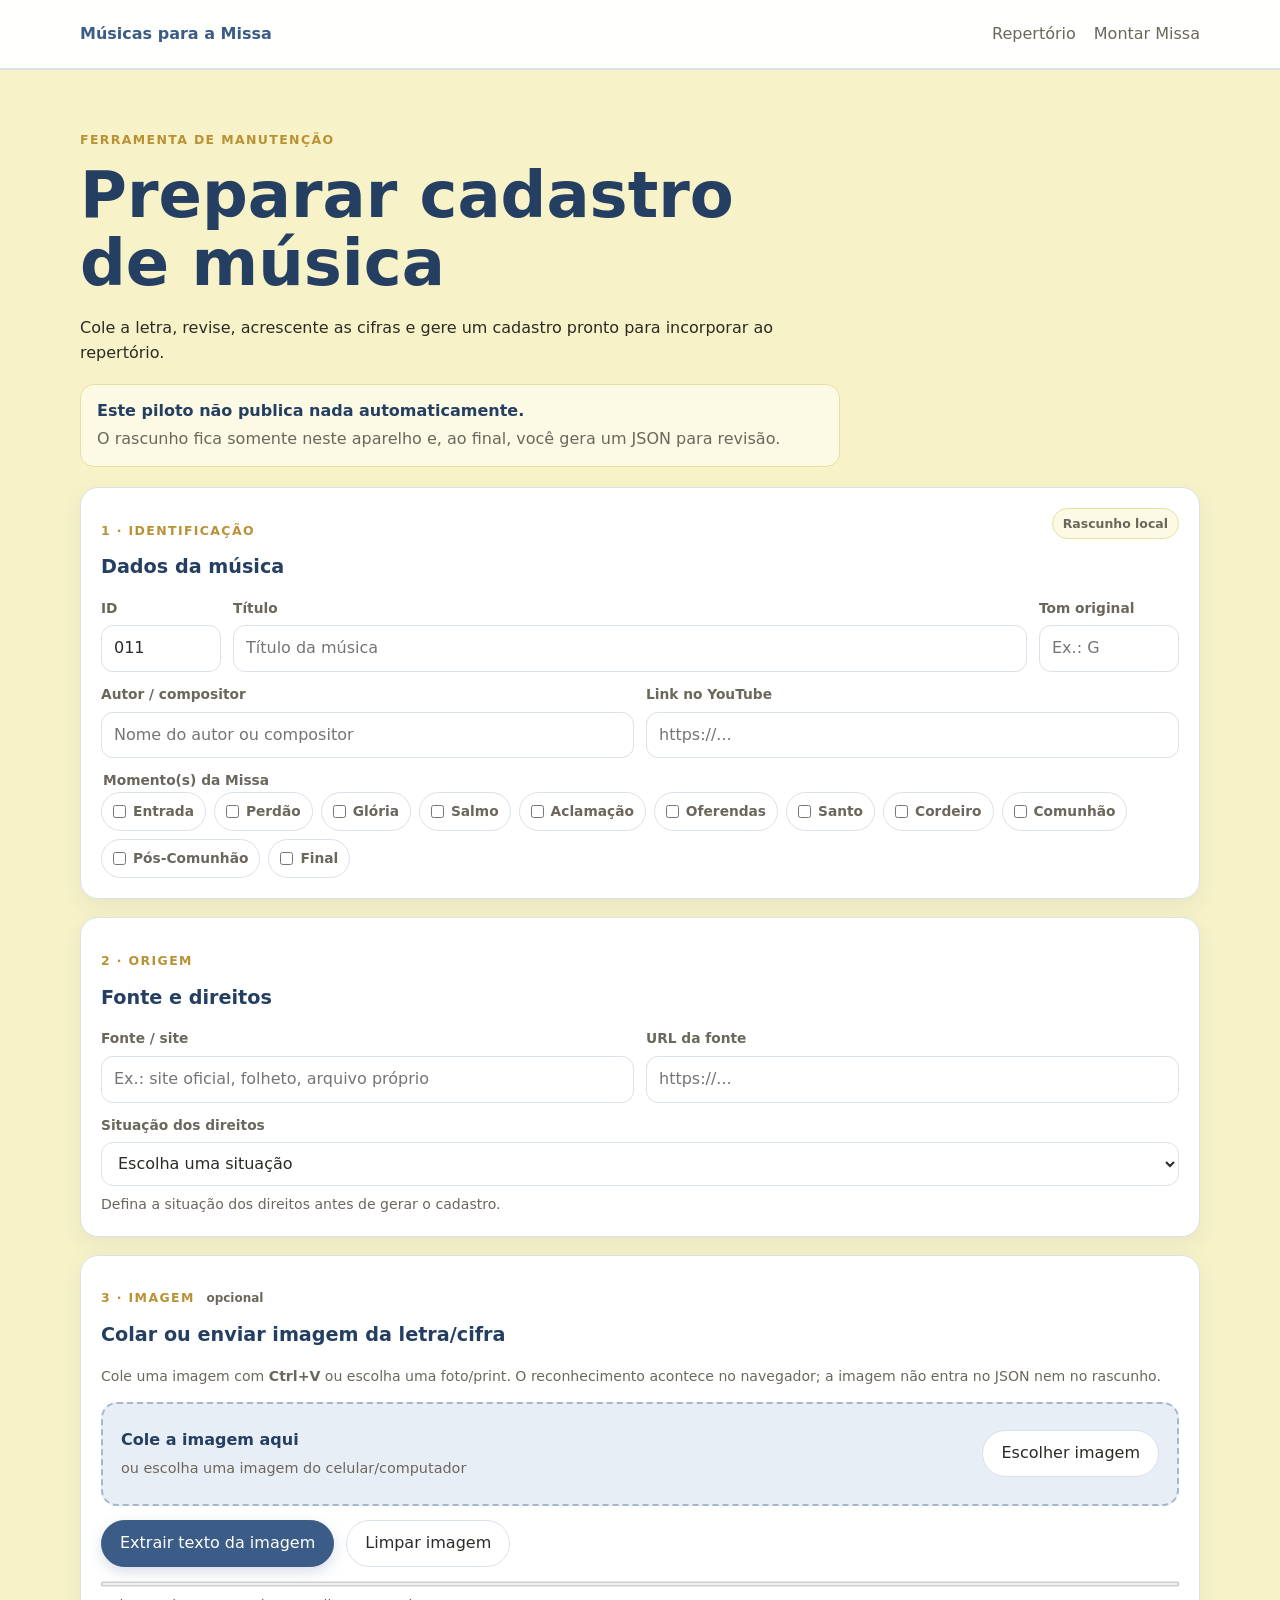
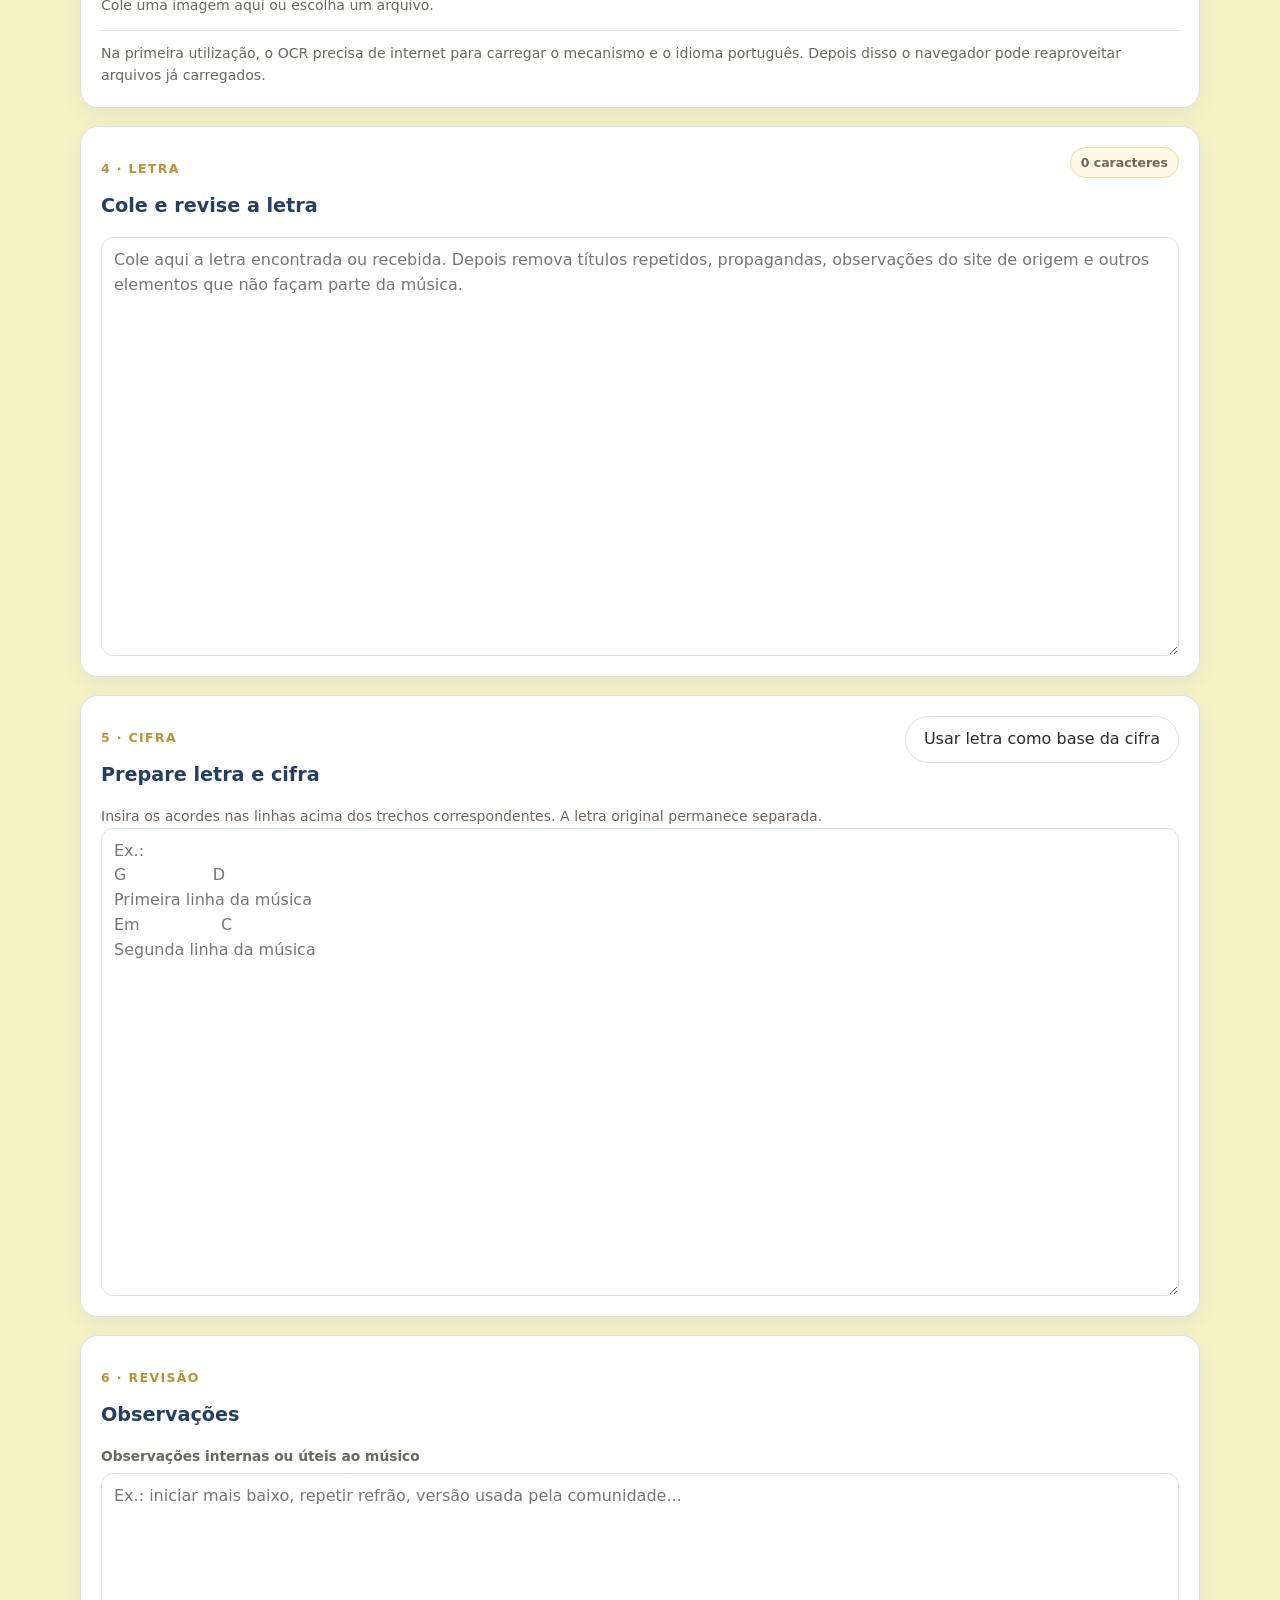
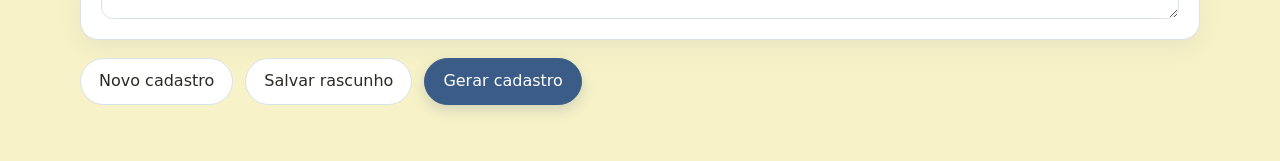
==== commit eca9c481: "feat: ativar entrada por imagem no cadastro de musica" ====
--- a/cadastro-musica.html
+++ b/cadastro-musica.html
@@ -187,5 +187,6 @@
 
   <script src="assets/js/site.js"></script>
   <script src="assets/js/cadastro-musica.js"></script>
+  <script src="assets/js/ocr-cadastro.js"></script>
 </body>
 </html>
--- a/assets/css/cadastro-musica.css
+++ b/assets/css/cadastro-musica.css
@@ -176,6 +176,119 @@
   line-height: 1.55;
 }
 
+.ocr-opcional {
+  margin-left: 6px;
+  color: var(--texto-suave);
+  font-size: .75rem;
+  font-weight: 600;
+  text-transform: none;
+  letter-spacing: 0;
+}
+
+.ocr-introducao {
+  margin-bottom: 14px;
+}
+
+.ocr-zona {
+  display: flex;
+  align-items: center;
+  justify-content: space-between;
+  gap: 16px;
+  min-height: 104px;
+  padding: 18px;
+  border: 2px dashed rgba(59,92,134,.38);
+  border-radius: 16px;
+  background: var(--destaque-claro);
+}
+
+.ocr-zona:focus-visible {
+  outline: 3px solid rgba(59,92,134,.28);
+  outline-offset: 3px;
+}
+
+.ocr-zona-texto {
+  display: grid;
+  gap: 4px;
+}
+
+.ocr-zona-texto strong {
+  color: var(--destaque-escuro);
+}
+
+.ocr-zona-texto span {
+  color: var(--texto-suave);
+  font-size: .9rem;
+}
+
+.ocr-escolher {
+  flex: 0 0 auto;
+  cursor: pointer;
+}
+
+.ocr-preview {
+  display: grid;
+  gap: 8px;
+  margin: 16px 0 0;
+}
+
+.ocr-preview[hidden] {
+  display: none;
+}
+
+.ocr-preview img {
+  display: block;
+  max-width: min(100%, 720px);
+  max-height: 520px;
+  object-fit: contain;
+  border: 1px solid var(--borda);
+  border-radius: 14px;
+  background: #fff;
+}
+
+.ocr-preview figcaption {
+  color: var(--texto-suave);
+  font-size: .82rem;
+}
+
+.ocr-acoes {
+  margin-top: 14px;
+}
+
+.ocr-andamento {
+  display: grid;
+  gap: 6px;
+  margin-top: 12px;
+}
+
+.ocr-andamento progress {
+  width: 100%;
+  height: 10px;
+}
+
+.ocr-andamento .cadastro-ajuda {
+  margin-top: 0;
+}
+
+.ocr-resultado {
+  margin-top: 16px;
+  padding-top: 16px;
+  border-top: 1px solid var(--borda);
+}
+
+.ocr-resultado[hidden] {
+  display: none;
+}
+
+.ocr-resultado textarea {
+  font-family: ui-monospace, SFMono-Regular, Consolas, "Liberation Mono", monospace;
+}
+
+.ocr-nota-rede {
+  margin-top: 14px;
+  padding-top: 12px;
+  border-top: 1px solid var(--borda);
+}
+
 @media (max-width: 760px) {
   .cadastro-grade.duas-colunas,
   .cadastro-grade.tres-colunas {
@@ -191,4 +304,13 @@
   .cadastro-status {
     align-self: flex-start;
   }
-}
+
+  .ocr-zona {
+    align-items: stretch;
+    flex-direction: column;
+  }
+
+  .ocr-escolher {
+    align-self: flex-start;
+  }
+}
